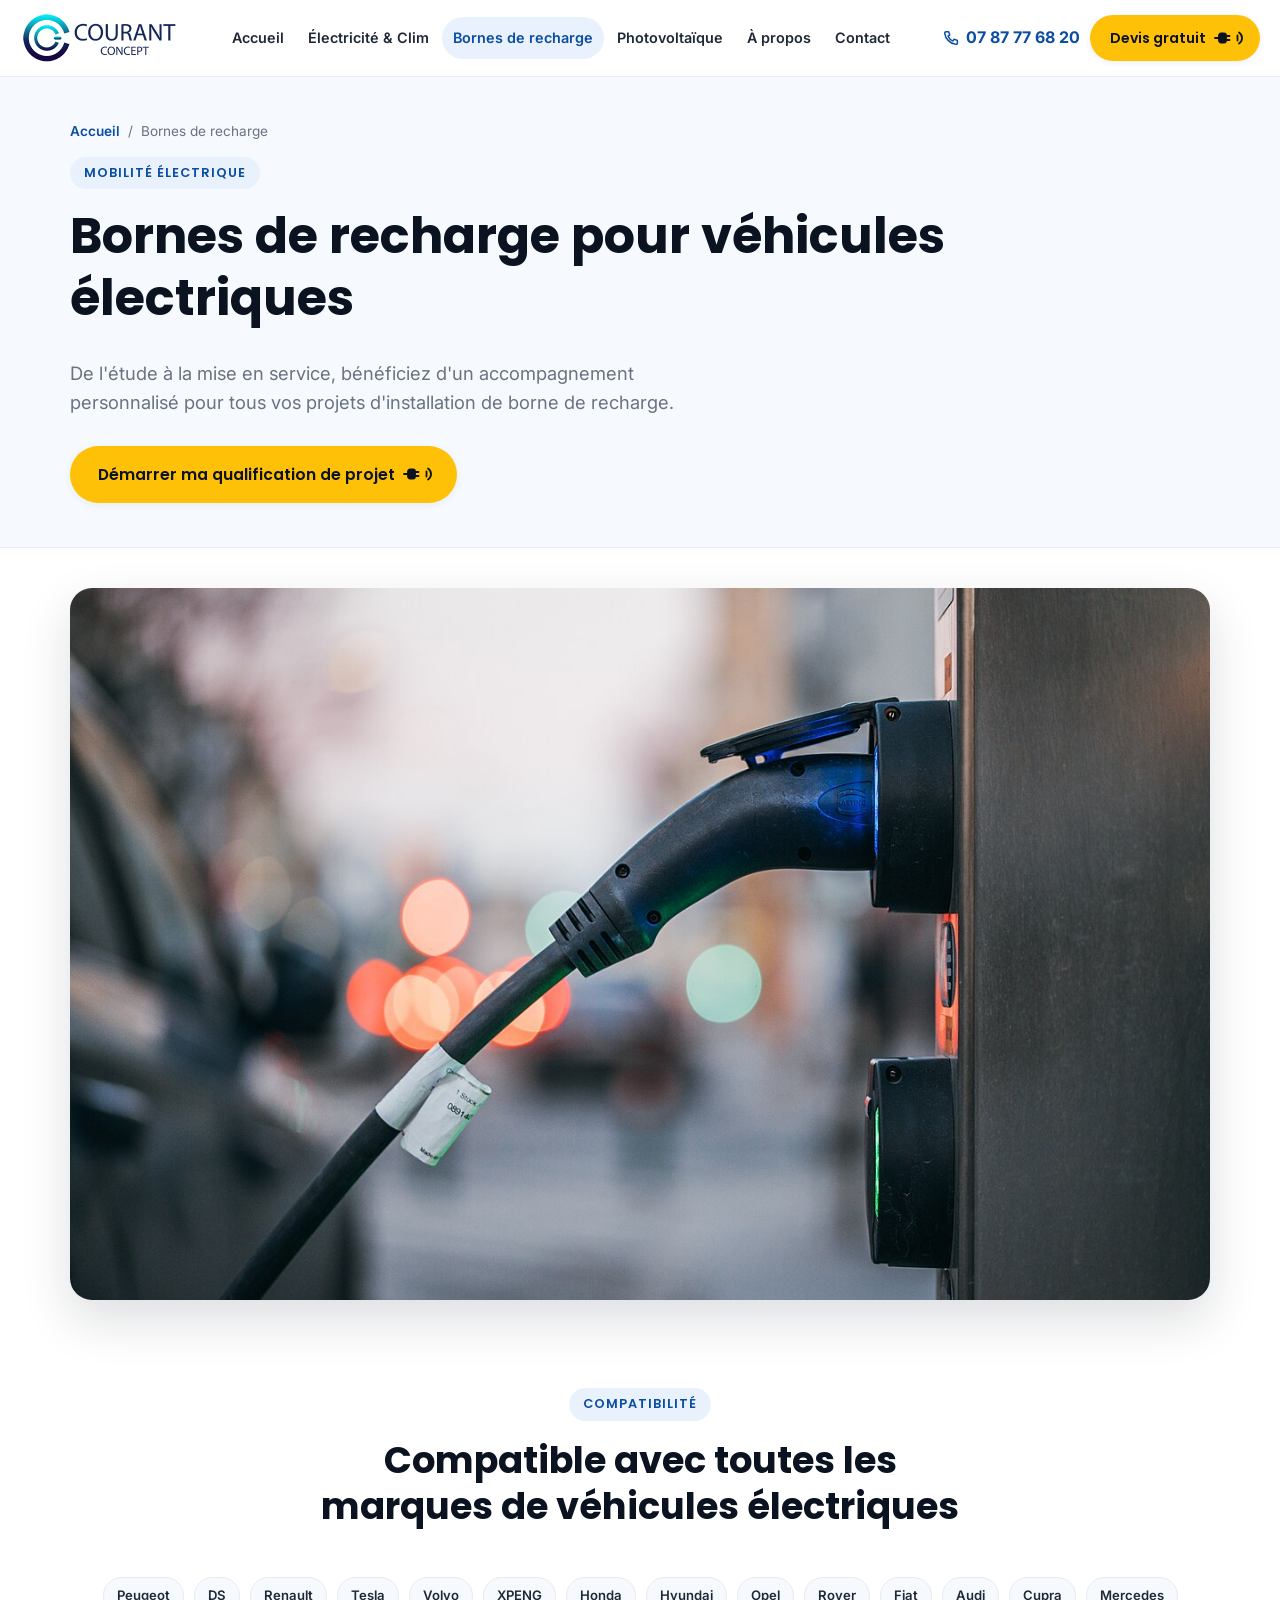
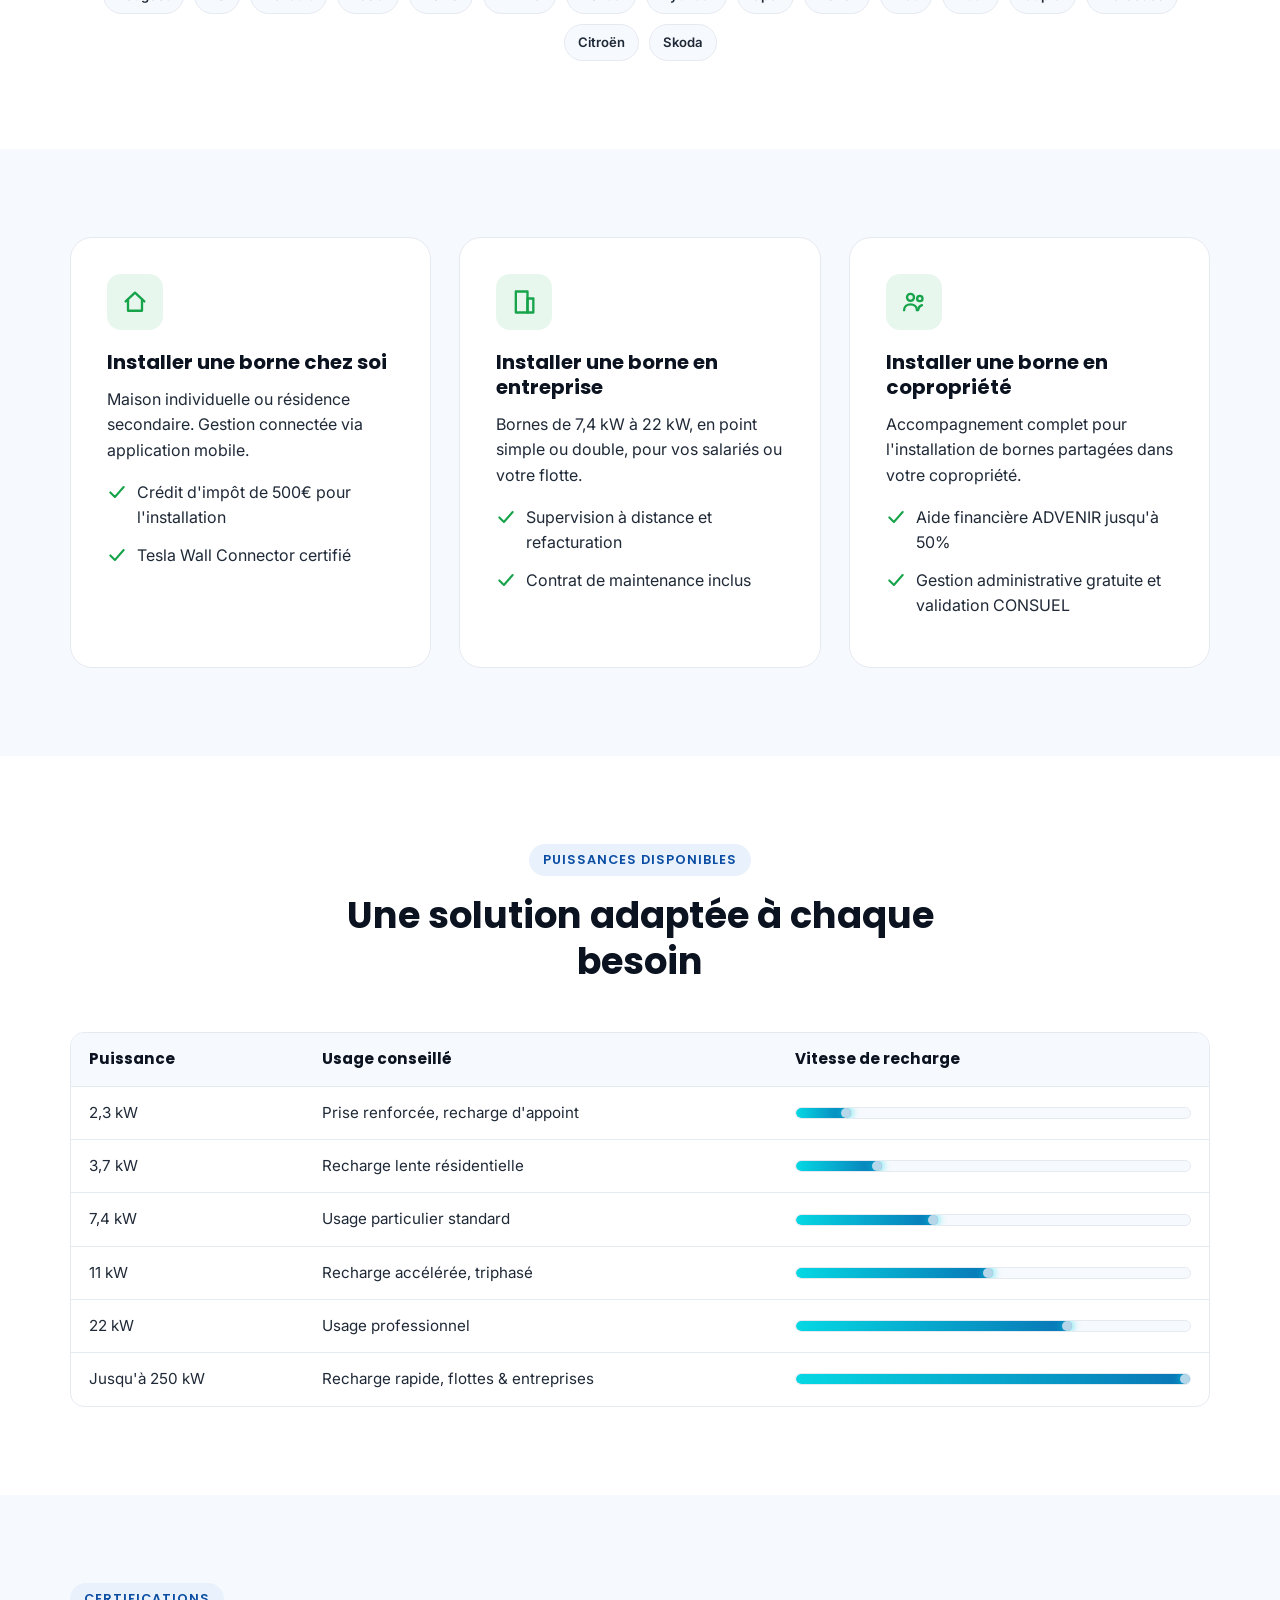
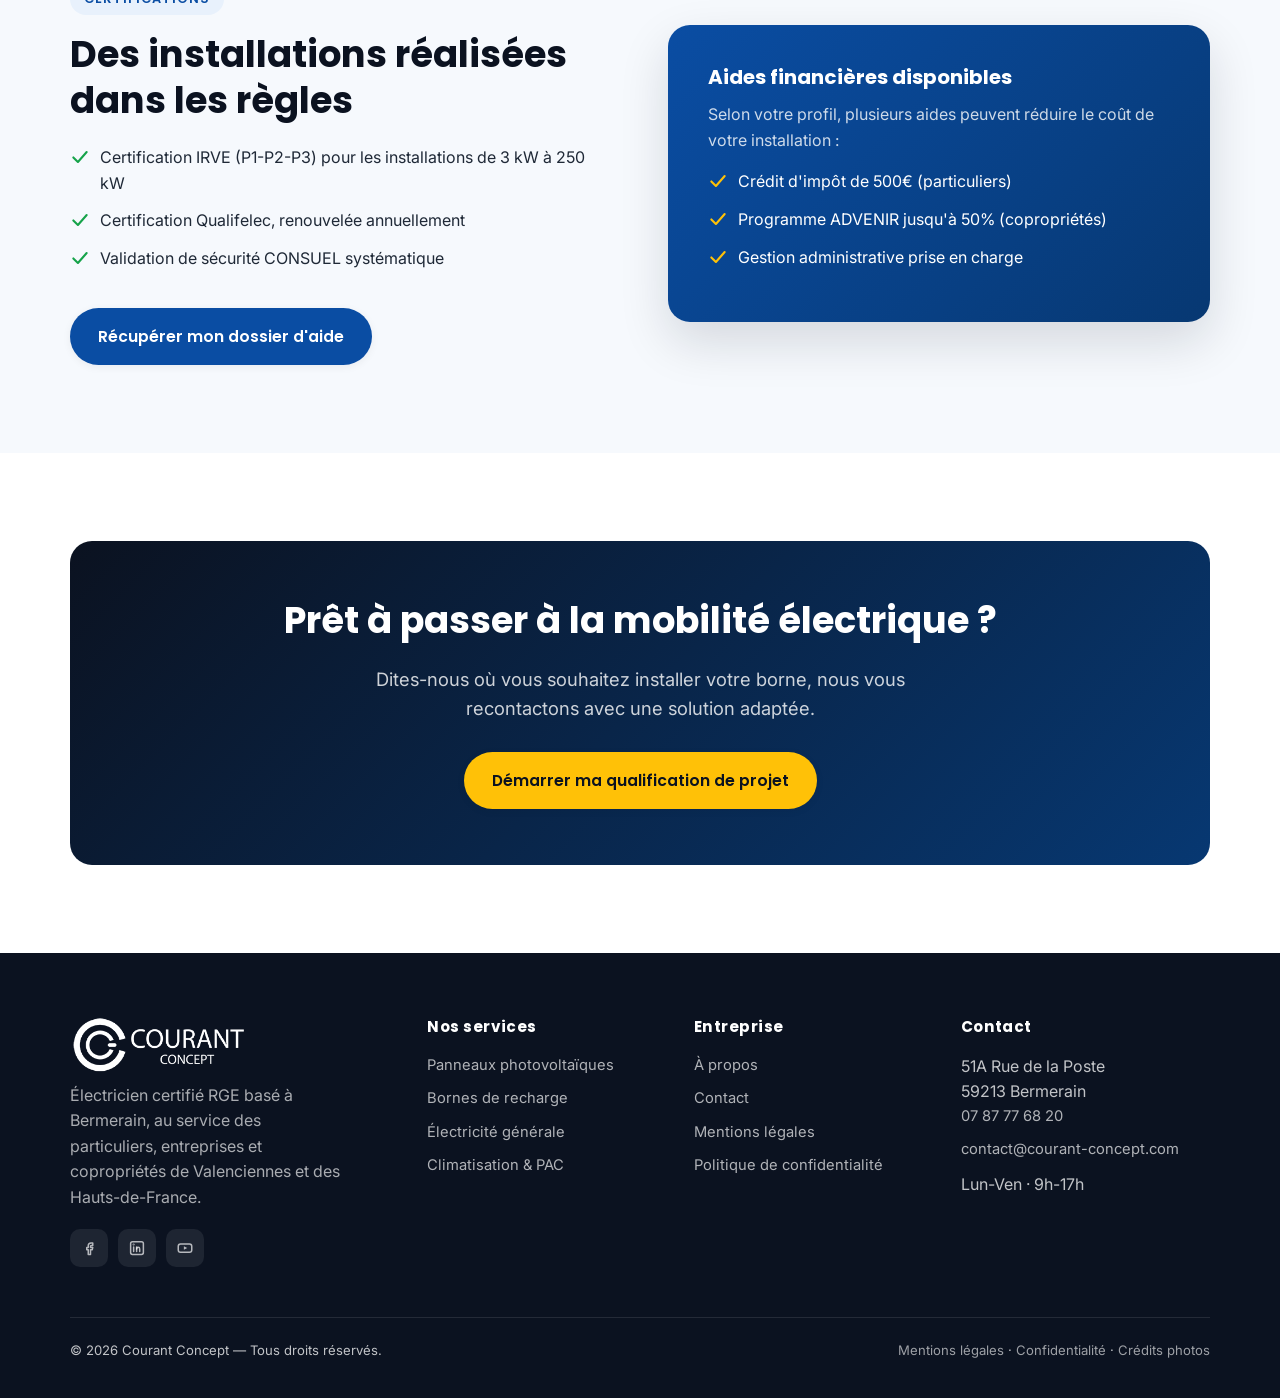
==== bornes-de-recharge.html @ 7c10d1ad "23/11/2026" ====
<!DOCTYPE html>
<html lang="fr">
<head>
<meta charset="UTF-8">
<meta name="viewport" content="width=device-width, initial-scale=1">
<title>Installation de bornes de recharge électrique à Bermerain | Courant Concept</title>
<meta name="description" content="Installation de bornes de recharge pour véhicules électriques : maison, entreprise, copropriété. Certifié IRVE et Qualifelec, compatible toutes marques. Aide ADVENIR et crédit d'impôt.">
<link rel="canonical" href="https://www.courant-concept.com/bornes-de-recharge.html">
<meta property="og:type" content="website">
<meta property="og:locale" content="fr_FR">
<meta property="og:title" content="Bornes de recharge pour véhicules électriques | Courant Concept">
<meta property="og:description" content="Installation de bornes de recharge pour maison, entreprise et copropriété. Certifié IRVE, compatible toutes marques.">
<meta property="og:url" content="https://www.courant-concept.com/bornes-de-recharge.html">
<meta property="og:site_name" content="Courant Concept">
<meta name="twitter:card" content="summary">
<link rel="icon" href="favicon.svg" type="image/svg+xml">
<link rel="preconnect" href="https://fonts.googleapis.com">
<link rel="preconnect" href="https://fonts.gstatic.com" crossorigin>
<link href="https://fonts.googleapis.com/css2?family=Inter:wght@400;500;600;700&family=Poppins:wght@600;700&display=swap" rel="stylesheet">
<link rel="stylesheet" href="css/style.css">
<script type="application/ld+json">
{
  "@context": "https://schema.org",
  "@type": "Service",
  "serviceType": "Installation de bornes de recharge pour véhicules électriques",
  "provider": { "@type": "Electrician", "name": "Courant Concept" },
  "areaServed": ["Valenciennes", "Hauts-de-France"]
}
</script>
<script type="application/ld+json">
{
  "@context": "https://schema.org",
  "@type": "BreadcrumbList",
  "itemListElement": [
    {"@type": "ListItem", "position": 1, "name": "Accueil", "item": "https://www.courant-concept.com/"},
    {"@type": "ListItem", "position": 2, "name": "Bornes de recharge", "item": "https://www.courant-concept.com/bornes-de-recharge.html"}
  ]
}
</script>
</head>
<body>
<a href="#main" class="skip-link">Aller au contenu</a>

<header class="site-header">
  <div class="container header-inner">
    <a href="index.html" class="brand" aria-label="Courant Concept – accueil">
      <img src="images/2-LIGNElogo-courantconcept.png" alt="Courant Concept" class="brand-logo" width="320" height="100">
    </a>
    <nav class="main-nav" id="main-nav">
      <a href="index.html">Accueil</a>
      <a href="electricite-climatisation.html">Électricité &amp; Clim</a>
      <a href="bornes-de-recharge.html" aria-current="page">Bornes de recharge</a>
      <a href="photovoltaique.html">Photovoltaïque</a>
      <a href="a-propos.html">À propos</a>
      <a href="contact.html">Contact</a>
    </nav>
    <div class="header-actions">
      <a href="tel:+33787776820" class="header-phone">
        <svg viewBox="0 0 24 24" fill="none" stroke="currentColor" stroke-width="2" stroke-linecap="round" stroke-linejoin="round"><path d="M5.5 3.5h3.3l1.5 4.3-2.2 1.8a12 12 0 0 0 6.3 6.3l1.8-2.2 4.3 1.5v3.3c0 1.1-.9 2-2 2A17.5 17.5 0 0 1 3.5 5.5c0-1.1.9-2 2-2z"/></svg>
        <span>07 87 77 68 20</span>
      </a>
      <a href="contact.html" class="btn btn-primary btn-sm">Devis gratuit</a>
      <button class="nav-toggle" aria-label="Ouvrir le menu" aria-expanded="false" aria-controls="main-nav">
        <svg viewBox="0 0 24 24" fill="none" stroke="currentColor" stroke-width="2" stroke-linecap="round" stroke-linejoin="round"><line x1="3.5" y1="6.5" x2="20.5" y2="6.5"/><line x1="3.5" y1="12" x2="20.5" y2="12"/><line x1="3.5" y1="17.5" x2="20.5" y2="17.5"/></svg>
      </button>
    </div>
  </div>
</header>

<main id="main">

  <section class="page-header">
    <div class="container">
      <div class="breadcrumb"><a href="index.html">Accueil</a><span>/</span><span>Bornes de recharge</span></div>
      <span class="eyebrow">Mobilité électrique</span>
      <h1>Bornes de recharge pour véhicules électriques</h1>
      <p class="lead" style="max-width:640px;">De l'étude à la mise en service, bénéficiez d'un accompagnement personnalisé pour tous vos projets d'installation de borne de recharge.</p>
      <div class="hero-cta" style="margin-top:28px;">
        <a href="contact.html#qualification" class="btn btn-primary">Démarrer ma qualification de projet</a>
      </div>
    </div>
  </section>

  <div class="container" style="margin-top:40px;">
    <div class="photo-frame photo-frame--wide" data-reveal>
      <img src="images/ev-charging.jpg" alt="Borne de recharge pour véhicule électrique avec connecteur branché" width="1280" height="852" loading="eager">
    </div>
  </div>

  <!-- COMPATIBILITE MARQUES -->
  <section class="section">
    <div class="container">
      <div class="section-head" data-reveal>
        <span class="eyebrow">Compatibilité</span>
        <h2>Compatible avec toutes les marques de véhicules électriques</h2>
      </div>
      <div class="chip-row" style="justify-content:center;" data-reveal>
        <span class="badge">Peugeot</span><span class="badge">DS</span><span class="badge">Renault</span><span class="badge">Tesla</span>
        <span class="badge">Volvo</span><span class="badge">XPENG</span><span class="badge">Honda</span><span class="badge">Hyundai</span>
        <span class="badge">Opel</span><span class="badge">Rover</span><span class="badge">Fiat</span><span class="badge">Audi</span>
        <span class="badge">Cupra</span><span class="badge">Mercedes</span><span class="badge">Citroën</span><span class="badge">Skoda</span>
      </div>
    </div>
  </section>

  <!-- SEGMENTS -->
  <section class="section section--alt" id="particulier">
    <div class="container">
      <div class="grid grid-3" data-reveal>
        <div class="segment-card">
          <div class="card-icon"><svg viewBox="0 0 24 24" fill="none" stroke="currentColor" stroke-width="2" stroke-linecap="round" stroke-linejoin="round"><path d="M4 11.5 12 4l8 7.5"/><path d="M6 10v9.5h12V10"/></svg></div>
          <h3>Installer une borne chez soi</h3>
          <p>Maison individuelle ou résidence secondaire. Gestion connectée via application mobile.</p>
          <ul class="check-list" style="margin-top:16px;">
            <li><svg viewBox="0 0 24 24" fill="none" stroke="currentColor" stroke-width="2.5" stroke-linecap="round" stroke-linejoin="round"><polyline points="4 12.5 9.5 18 20 6"/></svg><span>Crédit d'impôt de 500€ pour l'installation</span></li>
            <li><svg viewBox="0 0 24 24" fill="none" stroke="currentColor" stroke-width="2.5" stroke-linecap="round" stroke-linejoin="round"><polyline points="4 12.5 9.5 18 20 6"/></svg><span>Tesla Wall Connector certifié</span></li>
          </ul>
        </div>
        <div class="segment-card">
          <div class="card-icon"><svg viewBox="0 0 24 24" fill="none" stroke="currentColor" stroke-width="2" stroke-linecap="round" stroke-linejoin="round"><rect x="5" y="3" width="10" height="18"/><rect x="15" y="9" width="5" height="12"/></svg></div>
          <h3>Installer une borne en entreprise</h3>
          <p>Bornes de 7,4 kW à 22 kW, en point simple ou double, pour vos salariés ou votre flotte.</p>
          <ul class="check-list" style="margin-top:16px;">
            <li><svg viewBox="0 0 24 24" fill="none" stroke="currentColor" stroke-width="2.5" stroke-linecap="round" stroke-linejoin="round"><polyline points="4 12.5 9.5 18 20 6"/></svg><span>Supervision à distance et refacturation</span></li>
            <li><svg viewBox="0 0 24 24" fill="none" stroke="currentColor" stroke-width="2.5" stroke-linecap="round" stroke-linejoin="round"><polyline points="4 12.5 9.5 18 20 6"/></svg><span>Contrat de maintenance inclus</span></li>
          </ul>
        </div>
        <div class="segment-card">
          <div class="card-icon"><svg viewBox="0 0 24 24" fill="none" stroke="currentColor" stroke-width="2" stroke-linecap="round" stroke-linejoin="round"><circle cx="9" cy="8" r="3"/><path d="M3.5 19c0-3 2.5-5 5.5-5s5.5 2 5.5 5"/><circle cx="17" cy="9" r="2.3"/><path d="M15.5 19c.1-2 1.5-3.6 3.3-4.3"/></svg></div>
          <h3>Installer une borne en copropriété</h3>
          <p>Accompagnement complet pour l'installation de bornes partagées dans votre copropriété.</p>
          <ul class="check-list" style="margin-top:16px;">
            <li><svg viewBox="0 0 24 24" fill="none" stroke="currentColor" stroke-width="2.5" stroke-linecap="round" stroke-linejoin="round"><polyline points="4 12.5 9.5 18 20 6"/></svg><span>Aide financière ADVENIR jusqu'à 50%</span></li>
            <li><svg viewBox="0 0 24 24" fill="none" stroke="currentColor" stroke-width="2.5" stroke-linecap="round" stroke-linejoin="round"><polyline points="4 12.5 9.5 18 20 6"/></svg><span>Gestion administrative gratuite et validation CONSUEL</span></li>
          </ul>
        </div>
      </div>
    </div>
  </section>

  <!-- PUISSANCES -->
  <section class="section">
    <div class="container">
      <div class="section-head" data-reveal>
        <span class="eyebrow">Puissances disponibles</span>
        <h2>Une solution adaptée à chaque besoin</h2>
      </div>
      <div class="table-wrap" data-reveal>
        <table class="power-table">
          <thead><tr><th>Puissance</th><th>Usage conseillé</th><th>Vitesse de recharge</th></tr></thead>
          <tbody>
            <tr><td>2,3 kW</td><td>Prise renforcée, recharge d'appoint</td><td><span class="charge-gauge" style="--w:14%"><i></i></span></td></tr>
            <tr><td>3,7 kW</td><td>Recharge lente résidentielle</td><td><span class="charge-gauge" style="--w:22%"><i></i></span></td></tr>
            <tr><td>7,4 kW</td><td>Usage particulier standard</td><td><span class="charge-gauge" style="--w:36%"><i></i></span></td></tr>
            <tr><td>11 kW</td><td>Recharge accélérée, triphasé</td><td><span class="charge-gauge" style="--w:50%"><i></i></span></td></tr>
            <tr><td>22 kW</td><td>Usage professionnel</td><td><span class="charge-gauge" style="--w:70%"><i></i></span></td></tr>
            <tr><td>Jusqu'à 250 kW</td><td>Recharge rapide, flottes & entreprises</td><td><span class="charge-gauge" style="--w:100%"><i></i></span></td></tr>
          </tbody>
        </table>
      </div>
    </div>
  </section>

  <!-- CERTIFICATIONS -->
  <section class="section section--alt">
    <div class="container grid grid-2" style="align-items:center; gap:56px;">
      <div data-reveal>
        <span class="eyebrow">Certifications</span>
        <h2>Des installations réalisées dans les règles</h2>
        <ul class="check-list" style="margin-top:20px;">
          <li><svg viewBox="0 0 24 24" fill="none" stroke="currentColor" stroke-width="2.5" stroke-linecap="round" stroke-linejoin="round"><polyline points="4 12.5 9.5 18 20 6"/></svg><span>Certification IRVE (P1-P2-P3) pour les installations de 3 kW à 250 kW</span></li>
          <li><svg viewBox="0 0 24 24" fill="none" stroke="currentColor" stroke-width="2.5" stroke-linecap="round" stroke-linejoin="round"><polyline points="4 12.5 9.5 18 20 6"/></svg><span>Certification Qualifelec, renouvelée annuellement</span></li>
          <li><svg viewBox="0 0 24 24" fill="none" stroke="currentColor" stroke-width="2.5" stroke-linecap="round" stroke-linejoin="round"><polyline points="4 12.5 9.5 18 20 6"/></svg><span>Validation de sécurité CONSUEL systématique</span></li>
        </ul>
        <a href="contact.html#qualification" class="btn btn-secondary" style="margin-top:24px;">Récupérer mon dossier d'aide</a>
      </div>
      <div class="offer-box" data-reveal>
        <h3 style="color:#fff;">Aides financières disponibles</h3>
        <p style="color:rgba(255,255,255,.8);">Selon votre profil, plusieurs aides peuvent réduire le coût de votre installation :</p>
        <ul class="check-list">
          <li><svg viewBox="0 0 24 24" fill="none" stroke="currentColor" stroke-width="2.5" stroke-linecap="round" stroke-linejoin="round"><polyline points="4 12.5 9.5 18 20 6"/></svg><span>Crédit d'impôt de 500€ (particuliers)</span></li>
          <li><svg viewBox="0 0 24 24" fill="none" stroke="currentColor" stroke-width="2.5" stroke-linecap="round" stroke-linejoin="round"><polyline points="4 12.5 9.5 18 20 6"/></svg><span>Programme ADVENIR jusqu'à 50% (copropriétés)</span></li>
          <li><svg viewBox="0 0 24 24" fill="none" stroke="currentColor" stroke-width="2.5" stroke-linecap="round" stroke-linejoin="round"><polyline points="4 12.5 9.5 18 20 6"/></svg><span>Gestion administrative prise en charge</span></li>
        </ul>
      </div>
    </div>
  </section>

  <section class="section">
    <div class="container">
      <div class="cta-band" data-reveal>
        <h2>Prêt à passer à la mobilité électrique ?</h2>
        <p class="lead">Dites-nous où vous souhaitez installer votre borne, nous vous recontactons avec une solution adaptée.</p>
        <a href="contact.html#qualification" class="btn btn-primary">Démarrer ma qualification de projet</a>
      </div>
    </div>
  </section>

</main>

<footer class="site-footer">
  <div class="container">
    <div class="footer-grid">
      <div class="footer-brand">
        <a href="index.html" class="brand brand--footer" aria-label="Courant Concept – accueil">
          <img src="images/2-LIGNElogo-courantconcept.png" alt="Courant Concept" class="brand-logo" width="320" height="100" loading="lazy">
        </a>
        <p>Électricien certifié RGE basé à Bermerain, au service des particuliers, entreprises et copropriétés de Valenciennes et des Hauts-de-France.</p>
        <div class="footer-social">
          <a href="#" aria-label="Facebook"><svg viewBox="0 0 24 24" fill="none" stroke="currentColor" stroke-width="2" stroke-linecap="round" stroke-linejoin="round"><path d="M15 8.5h2V5.3h-2.3C12.5 5.3 11 6.9 11 9.1v2.1H9v3h2v6.5h3v-6.5h2.4l.6-3H14v-1.6c0-.6.4-1.1 1-1.1z"/></svg></a>
          <a href="#" aria-label="LinkedIn"><svg viewBox="0 0 24 24" fill="none" stroke="currentColor" stroke-width="2" stroke-linecap="round" stroke-linejoin="round"><rect x="3.5" y="3.5" width="17" height="17" rx="2.5"/><line x1="7.5" y1="10.5" x2="7.5" y2="16.5"/><circle cx="7.5" cy="7.3" r="0.4" fill="currentColor"/><line x1="11.5" y1="10.5" x2="11.5" y2="16.5"/><path d="M11.5 13.3c0-1.3.9-2.3 2.1-2.3 1.2 0 2 .9 2 2.3v3.2"/></svg></a>
          <a href="#" aria-label="YouTube"><svg viewBox="0 0 24 24" fill="none" stroke="currentColor" stroke-width="2" stroke-linecap="round" stroke-linejoin="round"><rect x="3" y="6.5" width="18" height="11" rx="3"/><polygon points="10.5 9.7 15 12 10.5 14.3" fill="currentColor" stroke="none"/></svg></a>
        </div>
      </div>
      <nav>
        <h4>Nos services</h4>
        <a href="photovoltaique.html">Panneaux photovoltaïques</a>
        <a href="bornes-de-recharge.html">Bornes de recharge</a>
        <a href="electricite-climatisation.html">Électricité générale</a>
        <a href="electricite-climatisation.html#climatisation">Climatisation & PAC</a>
      </nav>
      <nav>
        <h4>Entreprise</h4>
        <a href="a-propos.html">À propos</a>
        <a href="contact.html">Contact</a>
        <a href="mentions-legales.html">Mentions légales</a>
        <a href="politique-confidentialite.html">Politique de confidentialité</a>
      </nav>
      <div>
        <h4>Contact</h4>
        <address style="font-style:normal;">51A Rue de la Poste<br>59213 Bermerain</address>
        <a href="tel:+33787776820">07 87 77 68 20</a>
        <a href="mailto:contact@courant-concept.com">contact@courant-concept.com</a>
        <span>Lun-Ven · 9h-17h</span>
      </div>
    </div>
    <div class="footer-bottom">
      <p>&copy; <span data-year></span> Courant Concept — Tous droits réservés.</p>
      <p><a href="mentions-legales.html">Mentions légales</a> · <a href="politique-confidentialite.html">Confidentialité</a> · <a href="mentions-legales.html#credits-photos">Crédits photos</a></p>
    </div>
  </div>
</footer>

<script src="js/main.js"></script>
</body>
</html>
---- css/style.css ----
/* =========================================================
   Courant Concept — Feuille de style principale
   ========================================================= */

/* ---------- Variables ---------- */
:root {
  --color-primary: #0a4da3;
  --color-primary-dark: #073872;
  --color-primary-light: #e8f1fc;
  --color-accent: #ffc107;
  --color-accent-dark: #e6a800;
  --color-success: #16a34a;
  --color-success-light: #e8f7ee;
  --color-dark: #0b1220;
  --color-text: #1f2937;
  --color-text-light: #6b7280;
  --color-bg: #ffffff;
  --color-bg-alt: #f6f9fd;
  --color-border: #e5e9f0;

  --font-heading: "Poppins", "Inter", system-ui, sans-serif;
  --font-body: "Inter", system-ui, sans-serif;

  --radius-sm: 8px;
  --radius-md: 14px;
  --radius-lg: 22px;
  --shadow-sm: 0 2px 8px rgba(11, 18, 32, 0.06);
  --shadow-md: 0 10px 30px rgba(11, 18, 32, 0.09);
  --shadow-lg: 0 20px 50px rgba(11, 18, 32, 0.14);

  --container-w: 1180px;
  --header-h: 76px;
}

/* ---------- Reset ---------- */
* , *::before, *::after { box-sizing: border-box; }
html { scroll-behavior: smooth; overflow-x: hidden; }
body {
  margin: 0;
  font-family: var(--font-body);
  color: var(--color-text);
  background: var(--color-bg);
  line-height: 1.6;
  -webkit-font-smoothing: antialiased;
  overflow-x: hidden;
  max-width: 100vw;
}
img, svg { max-width: 100%; display: block; }
a { color: inherit; text-decoration: none; }
ul { margin: 0; padding: 0; list-style: none; }
button { font-family: inherit; cursor: pointer; }
input, select, textarea { font-family: inherit; font-size: 1rem; }
h1, h2, h3, h4 {
  font-family: var(--font-heading);
  color: var(--color-dark);
  line-height: 1.25;
  margin: 0 0 .6em;
  font-weight: 700;
}
p { margin: 0 0 1em; }
.visually-hidden {
  position: absolute; width: 1px; height: 1px; overflow: hidden;
  clip: rect(0 0 0 0); white-space: nowrap;
}
:focus-visible { outline: 3px solid var(--color-accent); outline-offset: 2px; }

/* ---------- Layout helpers ---------- */
.container {
  width: 100%;
  max-width: var(--container-w);
  margin: 0 auto;
  padding: 0 20px;
}
.section { padding: 88px 0; }
.section--alt { background: var(--color-bg-alt); }
.section-head { max-width: 680px; margin: 0 auto 48px; text-align: center; }
.section-head p { color: var(--color-text-light); font-size: 1.08rem; }
.eyebrow {
  display: inline-flex; align-items: center; gap: 8px;
  font-family: var(--font-heading); font-weight: 600; font-size: .8rem;
  letter-spacing: .08em; text-transform: uppercase;
  color: var(--color-primary); background: var(--color-primary-light);
  padding: 6px 14px; border-radius: 999px; margin-bottom: 16px;
}
h1 { font-size: clamp(2rem, 4.2vw, 3.1rem); }
h2 { font-size: clamp(1.6rem, 3vw, 2.3rem); }
h3 { font-size: 1.25rem; }
.lead { font-size: 1.15rem; color: var(--color-text-light); }
.grid { display: grid; gap: 28px; }
.grid-2 { grid-template-columns: repeat(2, 1fr); }
.grid-3 { grid-template-columns: repeat(3, 1fr); }
.grid-4 { grid-template-columns: repeat(4, 1fr); }
@media (max-width: 980px) {
  .grid-3, .grid-4 { grid-template-columns: repeat(2, 1fr); }
}
@media (max-width: 640px) {
  .grid-2, .grid-3, .grid-4 { grid-template-columns: 1fr; }
  .section { padding: 60px 0; }
}
@media (max-width: 480px) {
  .btn { white-space: normal; text-align: center; }
  .hero-cta .btn, .cta-band .btn { width: 100%; }
}

/* ---------- Buttons ---------- */
.btn {
  display: inline-flex; align-items: center; justify-content: center; gap: 8px;
  font-family: var(--font-heading); font-weight: 600; font-size: .98rem;
  padding: 14px 26px; border-radius: 999px; border: 2px solid transparent;
  transition: transform .15s ease, box-shadow .15s ease, background .15s ease, color .15s ease;
  white-space: nowrap;
}
.btn:hover { transform: translateY(-2px); }
.btn-primary { background: var(--color-accent); color: var(--color-dark); box-shadow: var(--shadow-sm); }
.btn-primary:hover { background: var(--color-accent-dark); box-shadow: var(--shadow-md); }
.btn-secondary { background: var(--color-primary); color: #fff; box-shadow: var(--shadow-sm); }
.btn-secondary:hover { background: var(--color-primary-dark); box-shadow: var(--shadow-md); }
.btn-outline { background: transparent; border-color: rgba(255,255,255,.5); color: #fff; }
.btn-outline:hover { background: rgba(255,255,255,.12); }
.btn-outline-dark { background: transparent; border-color: var(--color-border); color: var(--color-dark); }
.btn-outline-dark:hover { border-color: var(--color-primary); color: var(--color-primary); }
.btn-block { width: 100%; }
.btn-sm { padding: 10px 18px; font-size: .88rem; }
.btn[disabled] { opacity: .5; cursor: not-allowed; transform: none; }

/* ---------- Header ---------- */
.site-header {
  position: sticky; top: 0; z-index: 100;
  background: rgba(255,255,255,.92); backdrop-filter: saturate(180%) blur(10px);
  border-bottom: 1px solid var(--color-border);
}
.site-header .container { max-width: 1360px; }
.header-inner {
  display: flex; align-items: center; justify-content: space-between;
  height: var(--header-h);
  gap: 18px;
}
.brand { display: flex; align-items: center; gap: 10px; font-family: var(--font-heading); font-weight: 700; font-size: 1.1rem; color: var(--color-dark); flex-shrink: 0; white-space: nowrap; }
.brand-logo { display: block; height: 50px; width: auto; }
.brand--footer { margin-bottom: 14px; }
.brand--footer .brand-logo { height: 56px; filter: brightness(0) invert(1); }
@media (max-width: 460px) { .site-header .brand-logo { height: 42px; } }
.brand-mark {
  display: inline-flex; align-items: center; justify-content: center;
  width: 42px; height: 42px; border-radius: 12px; flex-shrink: 0;
  background: linear-gradient(145deg, var(--color-primary), var(--color-primary-dark));
  color: var(--color-accent);
}
.brand-mark svg { width: 24px; height: 24px; }
.brand span small { display: block; font-size: .66rem; font-weight: 500; color: var(--color-text-light); letter-spacing: .02em; white-space: nowrap; }

.main-nav { display: flex; align-items: center; gap: 2px; flex-shrink: 0; }
.main-nav a {
  display: inline-block; padding: 9px 11px; border-radius: 999px; white-space: nowrap;
  font-weight: 600; font-size: .9rem; color: var(--color-text);
  transition: background .15s ease, color .15s ease;
}
.main-nav a:hover, .main-nav a[aria-current="page"] { background: var(--color-primary-light); color: var(--color-primary); }

.header-actions { display: flex; align-items: center; gap: 10px; flex-shrink: 0; }
.header-phone { display: inline-flex; align-items: center; gap: 6px; font-weight: 700; color: var(--color-primary); white-space: nowrap; }
.header-phone svg { width: 18px; height: 18px; flex-shrink: 0; }

.nav-toggle {
  display: none; background: none; border: none; width: 44px; height: 44px;
  border-radius: 10px; align-items: center; justify-content: center; flex-shrink: 0;
}
.nav-toggle svg { width: 26px; height: 26px; }
.nav-mobile-extra { display: none; }

@media (max-width: 1260px) {
  .main-nav {
    position: fixed; inset: var(--header-h) 0 0 0; height: calc(100vh - var(--header-h));
    background: #fff; flex-direction: column; align-items: stretch; gap: 0;
    padding: 20px; transform: translateX(100%); transition: transform .25s ease;
    overflow-y: auto;
  }
  .main-nav.is-open { transform: translateX(0); }
  .main-nav a { padding: 16px; font-size: 1.05rem; border-bottom: 1px solid var(--color-border); border-radius: 0; }
  .nav-mobile-extra { display: flex; flex-direction: column; gap: 12px; margin-top: 16px; padding-top: 20px; border-top: 1px solid var(--color-border); }
  .header-phone span { display: none; }
  .nav-toggle { display: inline-flex; }
  .header-actions .btn-primary.btn-sm { padding: 10px 14px; }
}

@media (max-width: 460px) {
  .header-actions .header-phone,
  .header-actions .btn-primary.btn-sm { display: none; }
}

/* ---------- Hero ---------- */
.hero {
  position: relative; overflow: hidden;
  background: radial-gradient(1200px 600px at 85% -10%, rgba(255,193,7,.18), transparent 60%),
              linear-gradient(160deg, var(--color-dark) 0%, var(--color-primary-dark) 55%, var(--color-primary) 100%);
  color: #fff;
  padding: 72px 0 96px;
}
.hero-inner { display: grid; grid-template-columns: 1.1fr .9fr; gap: 56px; align-items: center; }
.hero-badges { display: flex; flex-wrap: wrap; gap: 10px; margin-bottom: 22px; }
.hero-badges .badge { background: rgba(255,255,255,.12); border: 1px solid rgba(255,255,255,.35); color: #fff; }
.hero h1 { color: #fff; margin-bottom: 20px; }
.hero .lead { color: rgba(255,255,255,.82); max-width: 560px; }
.hero-cta { display: flex; flex-wrap: wrap; gap: 14px; margin-top: 30px; }
.hero-trust { display: flex; flex-wrap: wrap; gap: 22px; margin-top: 40px; color: rgba(255,255,255,.75); font-size: .85rem; }
.hero-trust strong { color: #fff; display: block; font-family: var(--font-heading); font-size: 1rem; }
.hero-art { position: relative; }
@media (max-width: 980px) {
  .hero-inner { grid-template-columns: 1fr; }
  .hero-art { order: -1; max-width: 320px; margin: 0 auto; }
}

/* ---------- Photo frames ---------- */
.photo-frame {
  display: block; border-radius: var(--radius-lg); overflow: hidden; box-shadow: var(--shadow-lg);
  aspect-ratio: 4 / 3; position: relative;
}
.photo-frame img { width: 100%; height: 100%; object-fit: cover; display: block; }
.photo-frame--tall { aspect-ratio: 3 / 4; }
.photo-frame--wide { aspect-ratio: 16 / 10; }
.hero-art .photo-frame { max-width: 460px; margin: 0 auto; border: 4px solid rgba(255,255,255,.15); }
.hero-photo-wrap { position: relative; max-width: 460px; margin: 0 auto; }
.hero-float-chip {
  position: absolute; display: flex; align-items: center; gap: 10px;
  background: #fff; border-radius: var(--radius-md); box-shadow: var(--shadow-lg);
  padding: 12px 16px; z-index: 2;
}
.hero-float-chip .chip-icon {
  width: 38px; height: 38px; border-radius: 10px; flex-shrink: 0;
  background: var(--color-primary-light); color: var(--color-primary);
  display: flex; align-items: center; justify-content: center;
}
.hero-float-chip .chip-icon svg { width: 20px; height: 20px; }
.hero-float-chip strong { display: block; font-family: var(--font-heading); font-size: .85rem; color: var(--color-dark); }
.hero-float-chip span { font-size: .72rem; color: var(--color-text-light); }
.hero-float-chip.chip-top { top: -18px; left: -18px; }
.hero-float-chip.chip-bottom { bottom: -18px; right: -18px; }
@media (max-width: 460px) {
  .hero-float-chip { padding: 8px 12px; }
  .hero-float-chip.chip-top { top: -12px; left: -8px; }
  .hero-float-chip.chip-bottom { bottom: -12px; right: -8px; }
}

.photo-gallery-item figcaption {
  font-size: .85rem; font-weight: 600; color: var(--color-text); margin-top: 12px;
}
.photo-gallery-item { margin: 0; }

/* decorative sunburst / orbit illustration (pure CSS/SVG, no stock photos) */
.orbit {
  position: relative; width: 100%; aspect-ratio: 1; max-width: 420px; margin: 0 auto;
}
.orbit-core {
  position: absolute; inset: 32%; border-radius: 50%;
  background: radial-gradient(circle at 35% 30%, #ffe59a, var(--color-accent) 60%, var(--color-accent-dark));
  box-shadow: 0 0 60px rgba(255,193,7,.55);
}
.orbit-ring { position: absolute; border: 1.5px dashed rgba(255,255,255,.28); border-radius: 50%; inset: 0; animation: spin 26s linear infinite; }
.orbit-ring--2 { inset: 12%; animation-duration: 40s; animation-direction: reverse; }
.orbit-chip {
  position: absolute; width: 56px; height: 56px; border-radius: 16px;
  background: #fff; box-shadow: var(--shadow-md); display: flex; align-items: center; justify-content: center;
  color: var(--color-primary);
}
.orbit-chip svg { width: 28px; height: 28px; }
.orbit-chip.c1 { top: 2%; left: 46%; }
.orbit-chip.c2 { top: 42%; right: -4%; }
.orbit-chip.c3 { bottom: 4%; left: 42%; }
.orbit-chip.c4 { top: 42%; left: -4%; }
@keyframes spin { to { transform: rotate(360deg); } }
@media (prefers-reduced-motion: reduce) { .orbit-ring { animation: none; } }

/* ---------- Badges / chips ---------- */
.badge {
  display: inline-flex; align-items: center; gap: 6px; font-size: .82rem; font-weight: 600;
  padding: 7px 13px; border-radius: 999px; background: var(--color-bg-alt); color: var(--color-text);
  border: 1px solid var(--color-border);
}
.badge-accent { background: #fff7e0; color: #8a6400; border-color: #ffe49b; }
.badge-success { background: var(--color-success-light); color: #0f6b32; border-color: #bfe8cf; }
.chip-row { display: flex; flex-wrap: wrap; gap: 10px; }

/* ---------- Cards ---------- */
.card {
  background: #fff; border: 1px solid var(--color-border); border-radius: var(--radius-lg);
  padding: 32px; box-shadow: var(--shadow-sm); transition: box-shadow .2s ease, transform .2s ease;
}
.card:hover { box-shadow: var(--shadow-md); transform: translateY(-3px); }
.card-icon {
  width: 56px; height: 56px; border-radius: 14px; display: flex; align-items: center; justify-content: center;
  background: var(--color-primary-light); color: var(--color-primary); margin-bottom: 20px;
}
.card-icon svg { width: 28px; height: 28px; }
.card a.card-link { display: inline-flex; align-items: center; gap: 6px; font-weight: 700; color: var(--color-primary); margin-top: 10px; }
.card a.card-link svg { width: 16px; height: 16px; transition: transform .15s ease; }
.card a.card-link:hover svg { transform: translateX(3px); }

.service-card { display: flex; flex-direction: column; height: 100%; }

/* ---------- Process steps ---------- */
.process { display: grid; grid-template-columns: repeat(4, 1fr); gap: 24px; counter-reset: step; }
.process-step { position: relative; padding: 28px 22px; background: #fff; border-radius: var(--radius-md); border: 1px solid var(--color-border); }
.process-step::before {
  counter-increment: step; content: counter(step);
  position: absolute; top: -18px; left: 22px; width: 36px; height: 36px; border-radius: 50%;
  background: var(--color-primary); color: #fff; font-family: var(--font-heading); font-weight: 700;
  display: flex; align-items: center; justify-content: center; box-shadow: var(--shadow-sm);
}
@media (max-width: 980px) { .process { grid-template-columns: repeat(2, 1fr); } }
@media (max-width: 640px) { .process { grid-template-columns: 1fr; } }

/* ---------- Stats bar ---------- */
.stats-bar { background: var(--color-primary-dark); color: #fff; }
.stats-bar .grid-4 { padding: 40px 0; text-align: center; gap: 20px; }
.stats-bar strong { display: block; font-family: var(--font-heading); font-size: 1.6rem; color: var(--color-accent); }
.stats-bar span { font-size: .88rem; color: rgba(255,255,255,.78); }

/* ---------- Pricing / offer box ---------- */
.offer-box {
  background: linear-gradient(135deg, var(--color-primary), var(--color-primary-dark));
  color: #fff; border-radius: var(--radius-lg); padding: 40px; box-shadow: var(--shadow-lg);
}
.offer-price { font-family: var(--font-heading); font-size: 2.4rem; font-weight: 700; color: var(--color-accent); }
.offer-price small { font-size: 1rem; font-weight: 500; color: rgba(255,255,255,.75); }
.check-list li { display: flex; gap: 10px; align-items: flex-start; margin-bottom: 12px; }
.check-list svg { width: 20px; height: 20px; flex-shrink: 0; color: var(--color-success); margin-top: 2px; }
.offer-box .check-list svg { color: var(--color-accent); }

/* ---------- Segment tabs (bornes page) ---------- */
.segment-card { border-radius: var(--radius-lg); border: 1px solid var(--color-border); padding: 36px; background: #fff; }
.segment-card .card-icon { background: var(--color-success-light); color: var(--color-success); }

/* ---------- Table ---------- */
.table-wrap { overflow-x: auto; border-radius: var(--radius-md); border: 1px solid var(--color-border); }
table { width: 100%; border-collapse: collapse; min-width: 560px; }
th, td { padding: 14px 18px; text-align: left; border-bottom: 1px solid var(--color-border); font-size: .95rem; }
thead th { background: var(--color-bg-alt); font-family: var(--font-heading); color: var(--color-dark); }
tbody tr:last-child td { border-bottom: none; }

/* ---------- Accordion (FAQ) ---------- */
.accordion-item { border: 1px solid var(--color-border); border-radius: var(--radius-md); margin-bottom: 14px; overflow: hidden; background: #fff; }
.accordion-trigger {
  width: 100%; display: flex; align-items: center; justify-content: space-between; gap: 16px;
  background: none; border: none; padding: 20px 24px; text-align: left; font-family: var(--font-heading);
  font-weight: 600; font-size: 1.02rem; color: var(--color-dark);
}
.accordion-trigger svg { width: 20px; height: 20px; flex-shrink: 0; transition: transform .2s ease; color: var(--color-primary); }
.accordion-item[data-open="true"] .accordion-trigger svg { transform: rotate(180deg); }
.accordion-panel { max-height: 0; overflow: hidden; transition: max-height .25s ease; }
.accordion-panel-inner { padding: 0 24px 22px; color: var(--color-text-light); }

/* ---------- Testimonials / reviews CTA ---------- */
.reviews-box { display: flex; align-items: center; justify-content: space-between; gap: 24px; flex-wrap: wrap; background: #fff; border: 1px solid var(--color-border); border-radius: var(--radius-lg); padding: 32px; }
.stars { color: var(--color-accent-dark); font-size: 1.3rem; letter-spacing: 2px; }

/* ---------- CTA band ---------- */
.cta-band { background: linear-gradient(135deg, var(--color-dark), var(--color-primary-dark)); color: #fff; border-radius: var(--radius-lg); padding: 56px; text-align: center; }
.cta-band h2 { color: #fff; }
.cta-band .lead { color: rgba(255,255,255,.8); margin: 0 auto 28px; max-width: 560px; }

/* ---------- Footer ---------- */
.site-footer { background: var(--color-dark); color: rgba(255,255,255,.75); padding: 64px 0 24px; }
.footer-grid { display: grid; grid-template-columns: 1.4fr 1fr 1fr 1.1fr; gap: 40px; padding-bottom: 40px; border-bottom: 1px solid rgba(255,255,255,.1); }
.footer-grid h4 { color: #fff; font-size: .95rem; letter-spacing: .03em; margin-bottom: 18px; }
.footer-grid a, .footer-grid li { font-size: .92rem; color: rgba(255,255,255,.68); margin-bottom: 10px; display: block; }
.footer-grid a:hover { color: var(--color-accent); }
.footer-brand p { max-width: 280px; color: rgba(255,255,255,.65); }
.footer-social { display: flex; gap: 10px; margin-top: 18px; }
.footer-social a { width: 38px; height: 38px; border-radius: 10px; background: rgba(255,255,255,.08); display: flex; align-items: center; justify-content: center; }
.footer-social svg { width: 18px; height: 18px; }
.footer-bottom { display: flex; justify-content: space-between; flex-wrap: wrap; gap: 10px; padding-top: 22px; font-size: .82rem; }
.footer-bottom a { color: rgba(255,255,255,.6); }
@media (max-width: 860px) { .footer-grid { grid-template-columns: 1fr 1fr; } }
@media (max-width: 560px) { .footer-grid { grid-template-columns: 1fr; } }

/* ---------- Breadcrumb / page header (inner pages) ---------- */
.page-header { background: var(--color-bg-alt); border-bottom: 1px solid var(--color-border); padding: 44px 0; }
.breadcrumb { display: flex; gap: 8px; align-items: center; font-size: .85rem; color: var(--color-text-light); margin-bottom: 14px; }
.breadcrumb a { color: var(--color-primary); font-weight: 600; }

/* =========================================================
   Lead qualification wizard
   ========================================================= */
.wizard {
  background: #fff; border: 1px solid var(--color-border); border-radius: var(--radius-lg);
  box-shadow: var(--shadow-md); overflow: hidden;
}
.wizard-progress { padding: 26px 32px 0; }
.wizard-steps { display: flex; justify-content: space-between; margin-bottom: 10px; }
.wizard-steps span { font-size: .78rem; font-weight: 600; color: var(--color-text-light); }
.wizard-steps span.is-active { color: var(--color-primary); }
.progress-track { height: 6px; background: var(--color-bg-alt); border-radius: 999px; overflow: hidden; }
.progress-bar { height: 100%; width: 20%; background: linear-gradient(90deg, var(--color-primary), var(--color-accent)); border-radius: 999px; transition: width .3s ease; }
.wizard-body { padding: 36px 32px 10px; min-height: 320px; }
.wizard-footer { display: flex; justify-content: space-between; align-items: center; padding: 20px 32px 32px; gap: 14px; }

.wizard-step { display: none; }
.wizard-step.is-active { display: block; animation: fadeUp .35s ease; }
@keyframes fadeUp { from { opacity: 0; transform: translateY(10px); } to { opacity: 1; transform: translateY(0); } }

.wizard-step h3 { margin-bottom: 6px; }
.wizard-step .step-hint { color: var(--color-text-light); margin-bottom: 26px; }

.option-grid { display: grid; grid-template-columns: repeat(2, 1fr); gap: 14px; }
@media (max-width: 560px) { .option-grid { grid-template-columns: 1fr; } }

.option-card {
  position: relative; display: block; border: 2px solid var(--color-border); border-radius: var(--radius-md);
  padding: 18px 48px 18px 54px; cursor: pointer; transition: border-color .15s ease, background .15s ease;
}
.option-card input { position: absolute; opacity: 0; }
.option-card .opt-icon {
  position: absolute; left: 16px; top: 16px; width: 26px; height: 26px; color: var(--color-primary);
}
.option-card strong { display: block; font-family: var(--font-heading); font-size: 1rem; margin-bottom: 2px; }
.option-card small { color: var(--color-text-light); }
.option-card::after {
  content: ""; position: absolute; top: 18px; right: 16px; width: 20px; height: 20px; border-radius: 50%;
  border: 2px solid var(--color-border); transition: border-color .15s ease, background .15s ease;
}
.option-card:hover { border-color: var(--color-primary); }
.option-card input:checked ~ .opt-icon { color: var(--color-primary); }
.option-card:has(input:checked) { border-color: var(--color-primary); background: var(--color-primary-light); }
.option-card:has(input:checked)::after { border-color: var(--color-primary); background: var(--color-primary); box-shadow: inset 0 0 0 4px #fff; }

.field { margin-bottom: 22px; }
.field label { display: block; font-weight: 600; font-size: .92rem; margin-bottom: 8px; }
.field input[type="text"], .field input[type="email"], .field input[type="tel"], .field select, .field textarea {
  width: 100%; padding: 13px 16px; border: 2px solid var(--color-border); border-radius: var(--radius-sm);
  background: #fff; transition: border-color .15s ease;
}
.field input:focus, .field select:focus, .field textarea:focus { border-color: var(--color-primary); outline: none; }
.field-row { display: grid; grid-template-columns: 1fr 1fr; gap: 16px; }
@media (max-width: 560px) { .field-row { grid-template-columns: 1fr; } }
.field-hint { font-size: .82rem; color: var(--color-text-light); margin-top: 6px; }

.checkbox-field { display: flex; gap: 10px; align-items: flex-start; font-size: .88rem; color: var(--color-text-light); }
.checkbox-field input { margin-top: 3px; }

.summary-list { border: 1px solid var(--color-border); border-radius: var(--radius-md); overflow: hidden; margin-bottom: 20px; }
.summary-list div { display: flex; justify-content: space-between; gap: 12px; padding: 14px 18px; border-bottom: 1px solid var(--color-border); font-size: .92rem; }
.summary-list div:last-child { border-bottom: none; }
.summary-list dt { color: var(--color-text-light); }
.summary-list dd { margin: 0; font-weight: 600; text-align: right; }

.wizard-success { text-align: center; padding: 50px 20px 20px; display: none; }
.wizard-success .success-icon {
  width: 72px; height: 72px; border-radius: 50%; background: var(--color-success-light); color: var(--color-success);
  display: flex; align-items: center; justify-content: center; margin: 0 auto 22px;
}
.wizard-success .success-icon svg { width: 36px; height: 36px; }

.error-text { color: #c0362c; font-size: .82rem; margin-top: 6px; display: none; }
.field.has-error input, .field.has-error select { border-color: #c0362c; }
.field.has-error .error-text { display: block; }
.option-grid.has-error { outline: 2px solid #c0362c; outline-offset: 10px; border-radius: 12px; }
.option-grid.has-error + .error-text { display: block; }
.checkbox-field.has-error { color: #c0362c; }
.checkbox-field.has-error + .error-text { display: block; }

/* Sidebar trust panel on contact page */
.contact-info-card { background: #fff; border: 1px solid var(--color-border); border-radius: var(--radius-lg); padding: 28px; margin-bottom: 20px; }
.contact-info-card .info-row { display: flex; gap: 14px; align-items: flex-start; margin-bottom: 18px; }
.contact-info-card .info-row:last-child { margin-bottom: 0; }
.contact-info-card .info-row svg { width: 22px; height: 22px; color: var(--color-primary); flex-shrink: 0; margin-top: 2px; }
.contact-info-card .info-row strong { display: block; font-size: .95rem; }
.contact-info-card .info-row span { color: var(--color-text-light); font-size: .92rem; }

.map-frame { border-radius: var(--radius-lg); overflow: hidden; border: 1px solid var(--color-border); }
.map-frame iframe { width: 100%; height: 260px; border: 0; display: block; }

/* ---------- 404 ---------- */
.error-page { padding: 120px 0; text-align: center; }
.error-page .error-code { font-family: var(--font-heading); font-size: clamp(4rem, 14vw, 8rem); font-weight: 700; color: var(--color-primary-light); line-height: 1; }

/* ---------- Reveal on scroll ----------
   Content is visible by default so it never depends on JS running or on
   the element having been scrolled into view (full-page screenshots,
   printing, slow/blocked scripts). JS only adds a subtle entrance
   animation for elements that are revealed while in view. */
[data-reveal].is-visible { animation: fadeUpOnce .6s ease both; }
@keyframes fadeUpOnce { from { opacity: 0; transform: translateY(18px); } to { opacity: 1; transform: translateY(0); } }
@media (prefers-reduced-motion: reduce) { [data-reveal].is-visible { animation: none; } }

/* ---------- Skip link ---------- */
.skip-link {
  position: absolute; left: -999px; top: 0; background: var(--color-dark); color: #fff;
  padding: 12px 18px; border-radius: 0 0 10px 0; z-index: 999;
}
.skip-link:focus { left: 0; }

/* ---------- Intro : la fiche se branche dans le logo ---------- */
.intro {
  position: fixed; inset: 0; z-index: 1000; background: #fff;
  display: flex; align-items: center; justify-content: center; cursor: pointer;
  transition: transform .7s cubic-bezier(.7,0,.2,1), opacity .5s ease .2s;
}
.intro.is-done { transform: translateY(-100%); opacity: 0; pointer-events: none; }
.intro-stage { position: relative; width: min(380px, 80vw); aspect-ratio: 320 / 100; }
.intro-svg { position: absolute; left: 0; top: 0; height: 100%; width: auto; overflow: visible; }
.intro-logo { position: absolute; inset: 0; width: 100%; height: auto; opacity: 0; }
.intro-ring { stroke-dasharray: 260; stroke-dashoffset: 260; }
.intro-ring--inner { stroke-dasharray: 160; stroke-dashoffset: 160; }
.intro-plug, .intro-plug-body { transform: translateX(260px); }
.intro-flash { opacity: 0; transform-origin: 75px 50px; transform-box: view-box; }
.intro-bar { position: absolute; left: 34%; right: 0; bottom: -26px; height: 4px; border-radius: 4px; background: #e8eef6; overflow: hidden; opacity: 0; }
.intro-bar span { display: block; height: 100%; width: 0; background: linear-gradient(90deg, #05d8e3, #14255a); }

.intro.is-playing .intro-plug { animation: introPlug .75s cubic-bezier(.2,.8,.25,1) .15s forwards; }
.intro.is-playing .intro-plug-body { animation: introPlug .75s cubic-bezier(.2,.8,.25,1) .15s forwards, introUnplug .4s ease-in 1.7s forwards; }
.intro.is-playing .intro-flash { animation: introFlash .45s ease-out .85s forwards; }
.intro.is-playing .intro-ring { animation: introDraw .9s cubic-bezier(.5,0,.2,1) .95s forwards; }
.intro.is-playing .intro-ring--inner { animation: introDraw .7s cubic-bezier(.5,0,.2,1) 1.1s forwards; }
.intro.is-playing .intro-bar { animation: introFade .2s ease .9s forwards, introFadeOut .3s ease 2.1s forwards; }
.intro.is-playing .intro-bar span { animation: introCharge 1.05s cubic-bezier(.4,0,.2,1) .95s forwards; }
.intro.is-playing .intro-svg { animation: introFadeOut .35s ease 2.05s forwards; }
.intro.is-playing .intro-logo { animation: introLogo .5s ease 2s forwards; }

@keyframes introPlug { 0% { transform: translateX(260px); } 85% { transform: translateX(-3px); } 100% { transform: translateX(0); } }
@keyframes introUnplug { to { opacity: 0; } }
@keyframes introFlash { 0% { opacity: 0; transform: scale(.4); } 30% { opacity: 1; } 100% { opacity: 0; transform: scale(2.2); } }
@keyframes introDraw { to { stroke-dashoffset: 0; } }
@keyframes introCharge { to { width: 100%; } }
@keyframes introFade { to { opacity: 1; } }
@keyframes introFadeOut { to { opacity: 0; } }
@keyframes introLogo { from { opacity: 0; transform: translateX(6px); } to { opacity: 1; transform: none; } }
@media (prefers-reduced-motion: reduce) { .intro { display: none; } }

/* ---------- Micro-interactions au survol ---------- */
@media (hover: hover) and (prefers-reduced-motion: no-preference) {
  /* Photos : zoom lent dans le cadre */
  .photo-frame img { transition: transform .8s cubic-bezier(.2,.7,.2,1), filter .5s ease; }
  .photo-frame:hover img { transform: scale(1.06); filter: saturate(1.1); }

  /* Cartes services : l'icône s'allume en jaune */
  .card-icon { transition: background .25s ease, color .25s ease, transform .35s cubic-bezier(.3,1.6,.5,1); }
  .card:hover .card-icon { background: var(--color-accent); color: var(--color-dark); transform: rotate(-6deg) scale(1.08); }

  /* Badges : légère lueur */
  .badge { transition: background .2s ease, border-color .2s ease, transform .2s ease; }
  .hero-badges .badge:hover { background: rgba(255,255,255,.2); border-color: rgba(255,255,255,.6); transform: translateY(-2px); }

  /* Image du hero : léger effet 3D qui suit la souris (piloté en JS) */
  .hero-photo-wrap { transition: transform .4s ease; will-change: transform; }
}
/* Pastilles flottantes du hero : flottement doux permanent */
@media (prefers-reduced-motion: no-preference) {
  .hero-float-chip.chip-top { animation: chipFloat 5s ease-in-out infinite; }
  .hero-float-chip.chip-bottom { animation: chipFloat 5s ease-in-out 2.5s infinite; }
}
@keyframes chipFloat { 50% { transform: translateY(-8px); } }

/* ---------- 2. Fiche qui se branche dans le bouton devis ---------- */
.btn-plug { display: inline-flex; width: 26px; height: 18px; flex-shrink: 0; margin-left: 6px; margin-right: -6px; }
.btn-plug svg { width: 100%; height: 100%; overflow: visible; }
.btn-plug .plug { transform: translateX(-6px); transition: transform .35s cubic-bezier(.3,1.5,.5,1); }
.btn-plug .spark { opacity: 0; transform-origin: 17px 9px; transform-box: view-box; }
.btn-plugged:hover .btn-plug .plug { transform: translateX(0); }
.btn-plugged:hover .btn-plug .spark { animation: plugSpark .45s ease-out .2s; }
.btn-plugged:hover { box-shadow: 0 0 0 4px rgba(255,193,7,.25), 0 8px 24px rgba(255,193,7,.45); }
@keyframes plugSpark { 0% { opacity: 0; transform: scale(.3); } 30% { opacity: 1; } 100% { opacity: 0; transform: scale(1.8); } }

/* ---------- 3. Lignes de courant dans le fond du hero ---------- */
.hero-currents { position: absolute; inset: 0; width: 100%; height: 100%; pointer-events: none; z-index: 0; }
.hero-inner { position: relative; z-index: 1; }
.hero-currents .trace { fill: none; stroke: rgba(255,255,255,.07); stroke-width: 1.5; }
.hero-currents .pulse { fill: none; stroke: url(#currentGrad); stroke-width: 2.5; stroke-linecap: round;
  stroke-dasharray: 90 1400; stroke-dashoffset: 1490; filter: drop-shadow(0 0 4px rgba(5,216,227,.8));
  animation: currentRun 6s linear infinite; }
.hero-currents .node { fill: rgba(5,216,227,.5); }
@keyframes currentRun { to { stroke-dashoffset: 0; } }
@media (prefers-reduced-motion: reduce) { .hero-currents .pulse { animation: none; opacity: 0; } }

/* ---------- 4. Jauges de charge (page bornes) ---------- */
.power-table td:last-child { width: 38%; }
.charge-gauge { display: block; position: relative; height: 12px; border-radius: 999px; background: var(--color-bg-alt); border: 1px solid var(--color-border); overflow: hidden; min-width: 140px; }
.charge-gauge i { position: absolute; inset: 0 auto 0 0; width: 0; border-radius: 999px;
  background: linear-gradient(90deg, #05d8e3, var(--color-primary) 70%, var(--color-accent)); background-size: 200% 100%;
  transition: width 1.1s cubic-bezier(.3,0,.2,1); }
.charge-gauge.is-charged i { width: var(--w); animation: gaugeFlow 2.2s linear infinite; }
.charge-gauge i::after { content: ""; position: absolute; right: 0; top: 0; bottom: 0; width: 10px; border-radius: 999px; background: rgba(255,255,255,.7); box-shadow: 0 0 8px #05d8e3; }
.power-table tbody tr { transition: background .3s ease; }
.power-table tbody tr:hover { background: var(--color-primary-light); }
@keyframes gaugeFlow { to { background-position: -200% 0; } }
@media (prefers-reduced-motion: reduce) { .charge-gauge i { transition: none; } .charge-gauge.is-charged i { animation: none; } }

/* ---------- Avis Google ---------- */
.reviews-summary { display: inline-flex; align-items: center; gap: 8px; flex-wrap: wrap; justify-content: center; }
.reviews-summary strong { color: var(--color-dark); font-family: var(--font-heading); }
.reviews .g-logo { width: 20px; height: 20px; flex-shrink: 0; }
.stars { color: #d9dee6; letter-spacing: 1px; }
.stars .on { color: #fbbc04; }
.reviews-track { display: grid; grid-template-columns: repeat(2, 1fr); gap: 22px; max-width: 1000px; margin: 0 auto; }
@media (max-width: 760px) { .reviews-track { grid-template-columns: 1fr; } }
.review-card { margin: 0; background: #fff; border: 1px solid var(--color-border); border-radius: var(--radius-lg); padding: 26px; box-shadow: var(--shadow-sm); transition: transform .25s ease, box-shadow .25s ease; }
.review-card:hover { transform: translateY(-4px); box-shadow: var(--shadow-md); }
.review-top { display: flex; align-items: center; gap: 12px; margin-bottom: 12px; }
.review-top > span:nth-child(2) { flex: 1; }
.review-top strong { display: block; font-family: var(--font-heading); font-size: .95rem; color: var(--color-dark); }
.review-top small { color: var(--color-text-light); font-size: .8rem; }
.review-avatar { width: 40px; height: 40px; border-radius: 50%; display: flex; align-items: center; justify-content: center; font-weight: 700; color: #fff; background: linear-gradient(145deg, #05d8e3, var(--color-primary)); }
.review-card blockquote { margin: 10px 0 0; color: var(--color-text); font-size: .95rem; line-height: 1.6; }
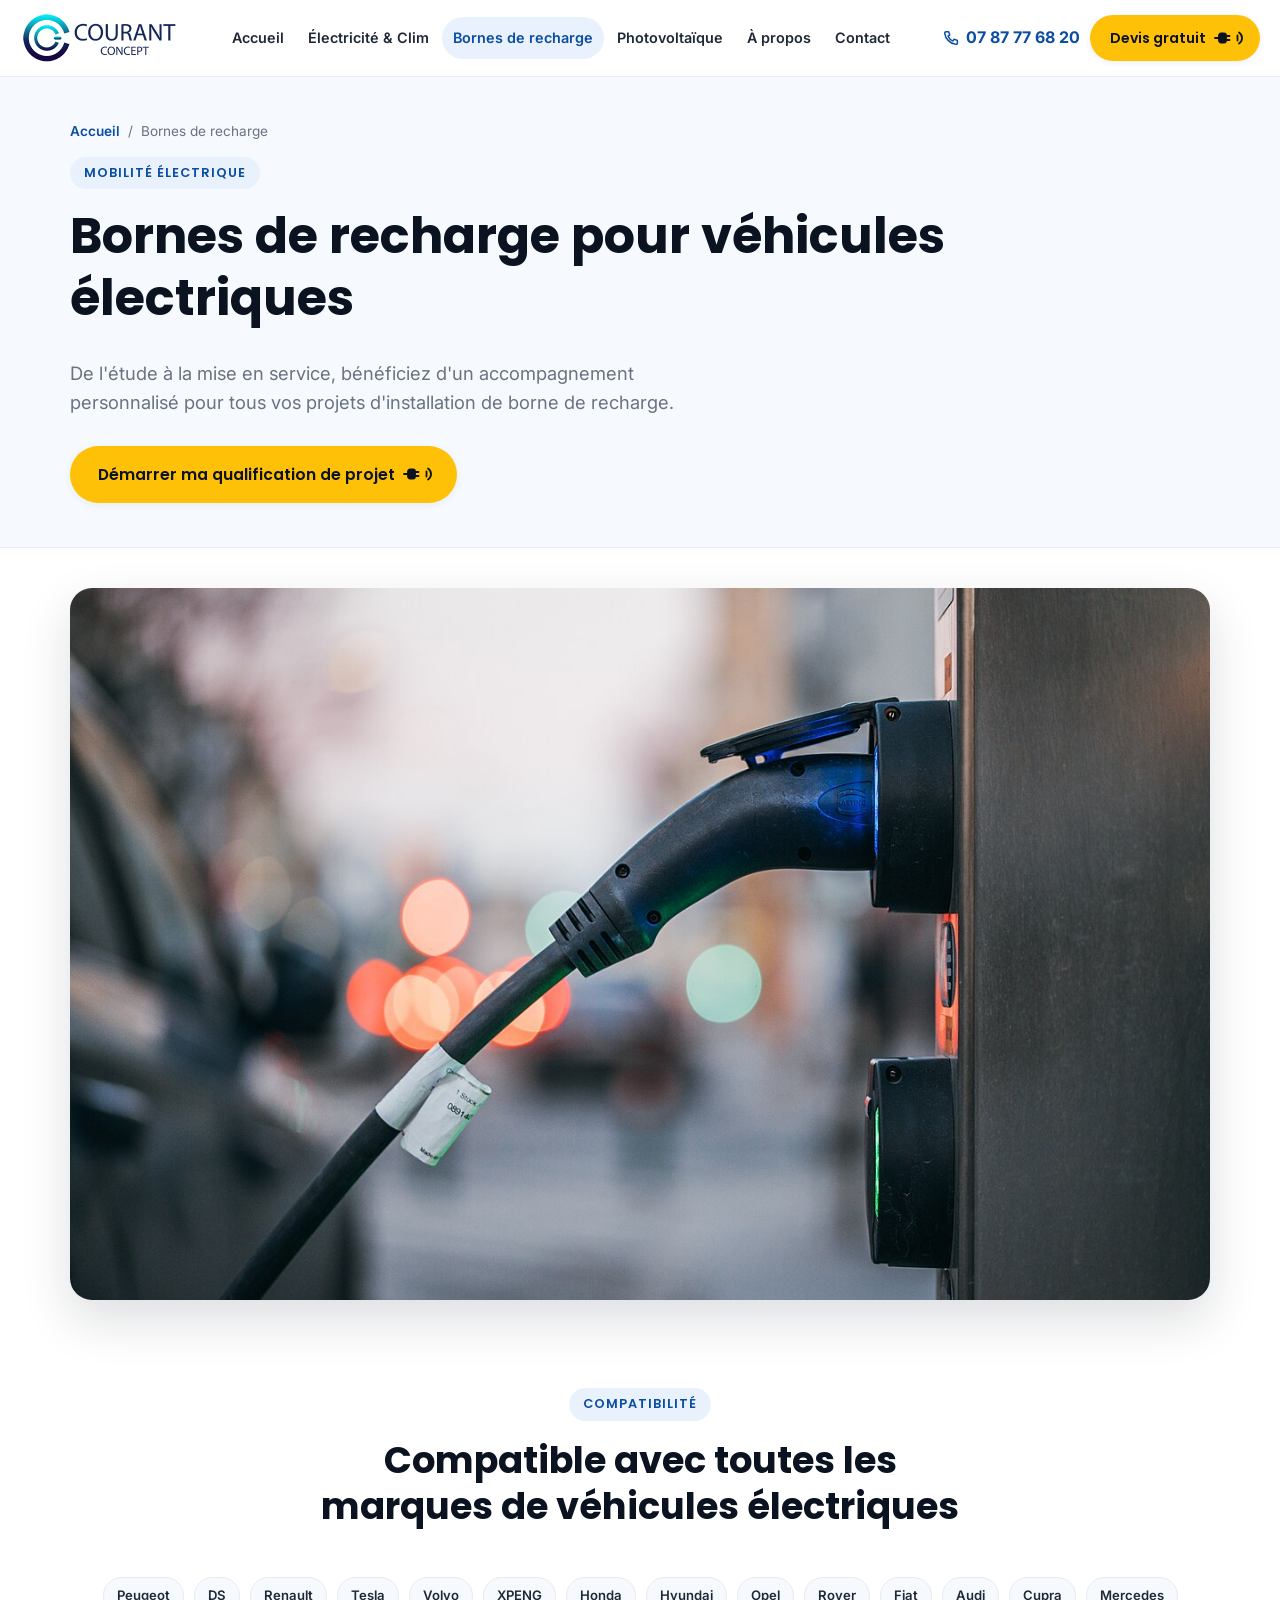
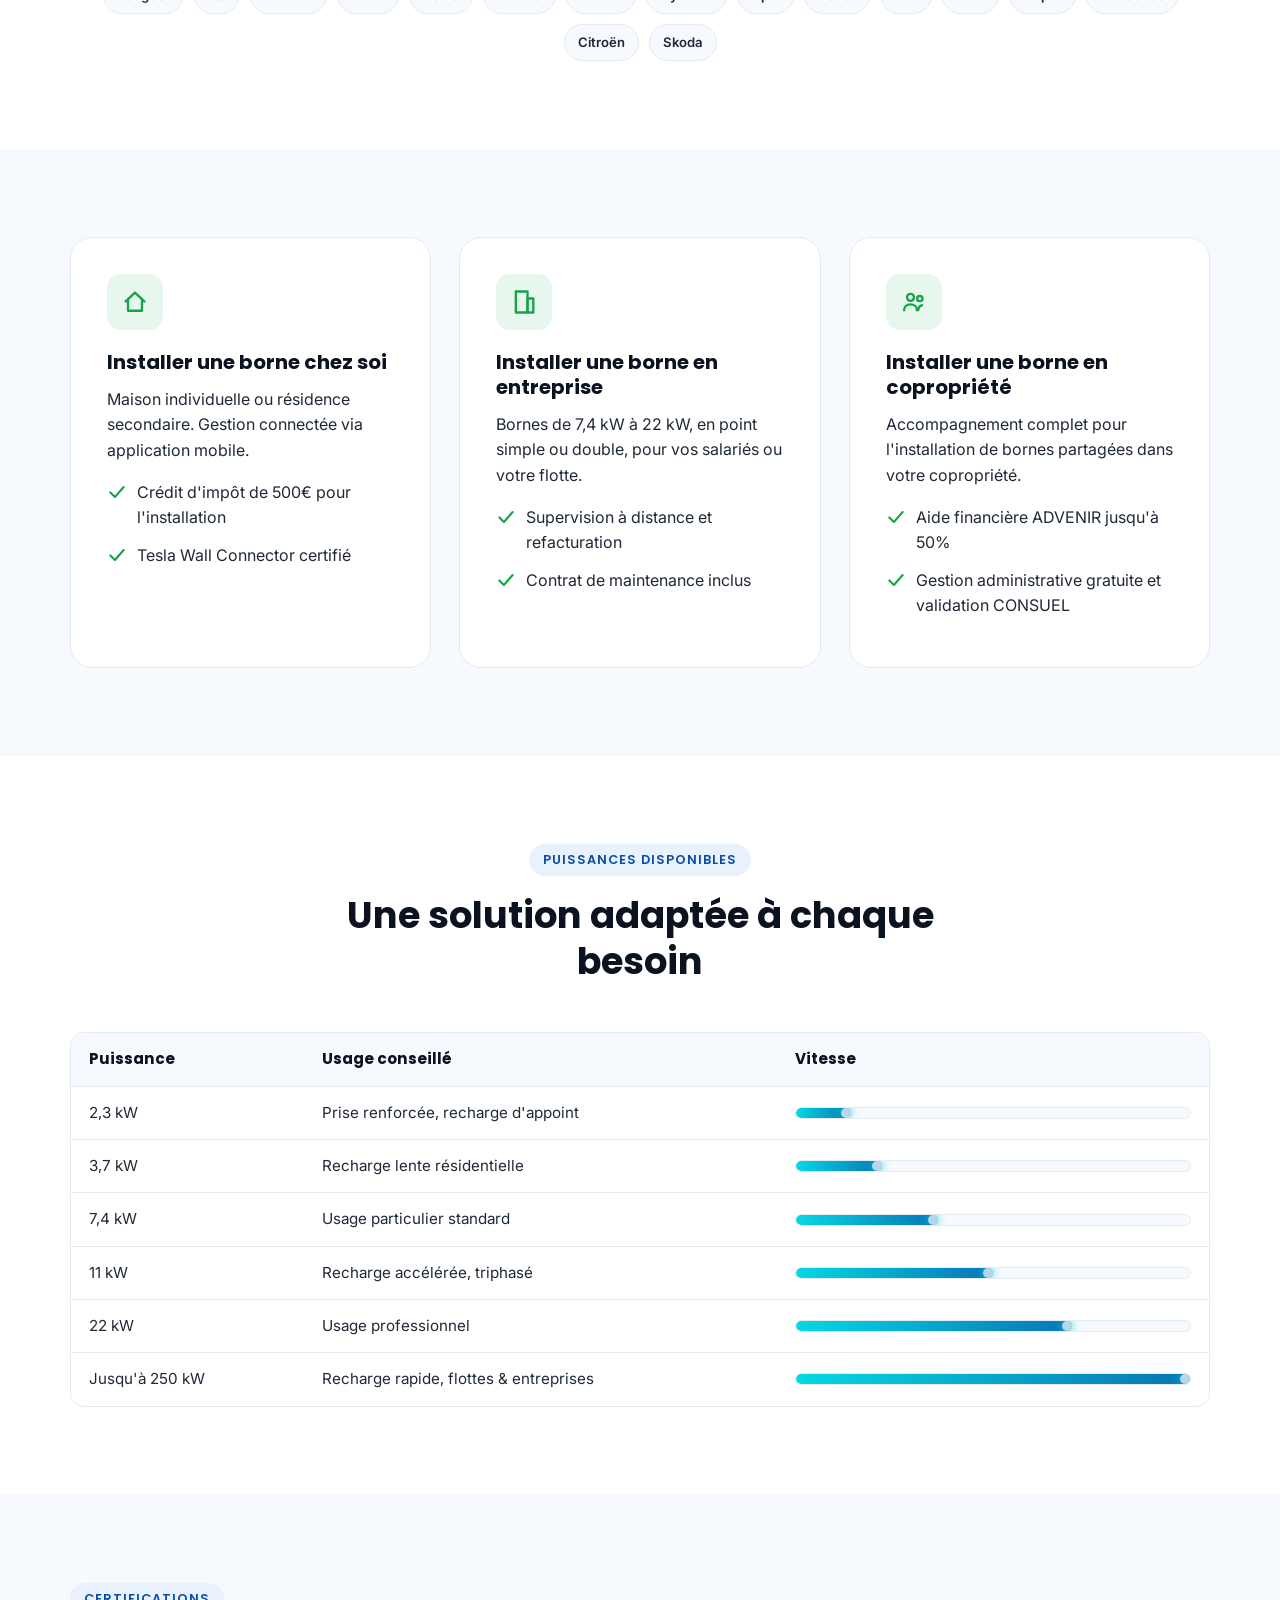
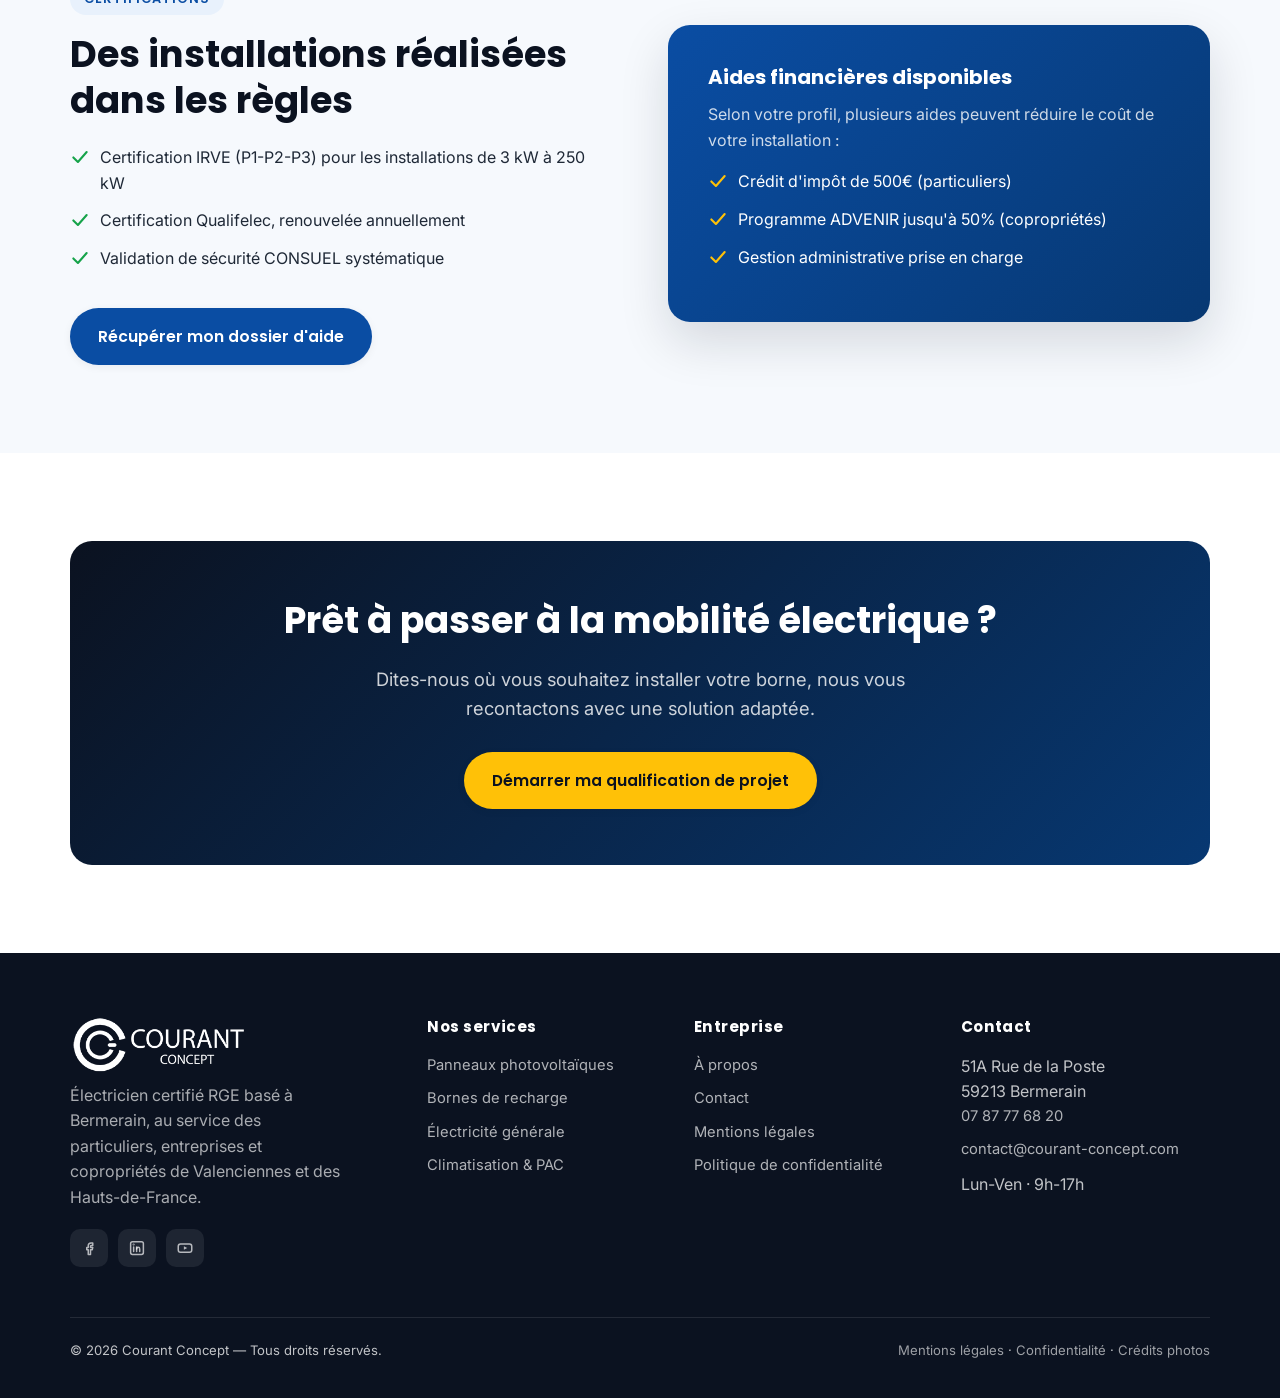
==== commit f496dd2f: "23/11/2026 - 2" ====
--- a/bornes-de-recharge.html
+++ b/bornes-de-recharge.html
@@ -147,7 +147,7 @@
       </div>
       <div class="table-wrap" data-reveal>
         <table class="power-table">
-          <thead><tr><th>Puissance</th><th>Usage conseillé</th><th>Vitesse de recharge</th></tr></thead>
+          <thead><tr><th>Puissance</th><th>Usage conseillé</th><th>Vitesse</th></tr></thead>
           <tbody>
             <tr><td>2,3 kW</td><td>Prise renforcée, recharge d'appoint</td><td><span class="charge-gauge" style="--w:14%"><i></i></span></td></tr>
             <tr><td>3,7 kW</td><td>Recharge lente résidentielle</td><td><span class="charge-gauge" style="--w:22%"><i></i></span></td></tr>
--- a/css/style.css
+++ b/css/style.css
@@ -600,3 +600,71 @@
 .review-top small { color: var(--color-text-light); font-size: .8rem; }
 .review-avatar { width: 40px; height: 40px; border-radius: 50%; display: flex; align-items: center; justify-content: center; font-weight: 700; color: #fff; background: linear-gradient(145deg, #05d8e3, var(--color-primary)); }
 .review-card blockquote { margin: 10px 0 0; color: var(--color-text); font-size: .95rem; line-height: 1.6; }
+
+/* =========================================================
+   Optimisation mobile
+   ========================================================= */
+@media (max-width: 640px) {
+  .section { padding: 52px 0; }
+  .section-head { margin-bottom: 28px; }
+  .section-head p { font-size: 1rem; }
+  .btn { white-space: normal; text-align: center; }
+  .cta-band { padding: 36px 20px; }
+  .cta-band .btn { width: 100%; }
+
+  /* Hero plus compact */
+  .hero { padding: 36px 0 52px; }
+  .hero .lead { font-size: 1rem; }
+  .hero-badges { margin-bottom: 16px; gap: 8px; }
+  .hero-badges .badge { font-size: .76rem; padding: 6px 11px; }
+  .hero-cta { margin-top: 22px; gap: 10px; }
+  .hero-trust { display: grid; grid-template-columns: repeat(3, 1fr); gap: 10px; margin-top: 28px; font-size: .72rem; }
+  .hero-trust strong { font-size: .86rem; }
+
+  /* Cartes services : icône à gauche, format liste */
+  .service-card { display: grid; grid-template-columns: 52px 1fr; column-gap: 16px; padding: 20px; align-items: start; }
+  .service-card .card-icon { grid-row: span 3; width: 52px; height: 52px; margin: 0; }
+  .service-card h3 { margin-bottom: 4px; font-size: 1.05rem; }
+  .service-card p { margin-bottom: 6px; font-size: .92rem; }
+  .service-card .card-link { margin-top: 0; }
+  #services .grid { gap: 14px; }
+
+  /* Galerie et avis : défilement horizontal au doigt */
+  .swipe-row, .reviews-track {
+    display: flex; gap: 14px; overflow-x: auto; scroll-snap-type: x mandatory;
+    margin: 0 -20px; padding: 4px 20px 14px; scroll-padding-inline: 20px; scrollbar-width: none; -webkit-overflow-scrolling: touch;
+  }
+  .swipe-row::-webkit-scrollbar, .reviews-track::-webkit-scrollbar { display: none; }
+  .swipe-row > * { flex: 0 0 78%; scroll-snap-align: start; }
+  .reviews-track > * { flex: 0 0 86%; scroll-snap-align: start; padding: 22px; }
+  .review-card:hover { transform: none; }
+
+  /* Certifications en 2 × 2 */
+  .cert-grid { grid-template-columns: 1fr 1fr !important; gap: 12px; }
+  .cert-grid .card { padding: 18px 12px; }
+  .cert-grid .card-icon { width: 44px; height: 44px; margin-bottom: 10px !important; }
+  .cert-grid p { font-size: .78rem !important; }
+
+  /* Étapes plus serrées */
+  .process { gap: 12px; }
+  .process-step { padding: 22px 18px; }
+
+  /* Chiffres clés en 2 × 2 */
+  .stats-bar .grid-4 { grid-template-columns: 1fr 1fr; padding: 30px 0; gap: 22px 12px; }
+  .stats-bar strong { font-size: 1.4rem; }
+  .stats-bar span { font-size: .78rem; display: block; }
+
+  /* Pied de page : liens sur 2 colonnes */
+  .site-footer { padding: 44px 0 20px; }
+  .footer-grid { grid-template-columns: 1fr 1fr; gap: 28px 20px; }
+  .footer-grid > :first-child, .footer-grid > :last-child { grid-column: 1 / -1; }
+
+  /* Tableau des puissances : pas de défilement horizontal */
+  .power-table { min-width: 0; }
+  .power-table th, .power-table td { padding: 12px 10px; font-size: .85rem; }
+  .power-table td:last-child { width: 26%; }
+  .charge-gauge { min-width: 50px; }
+  .segment-card { padding: 24px 20px; }
+  .grid { gap: 16px; }
+}
+.intro { overflow: hidden; }
